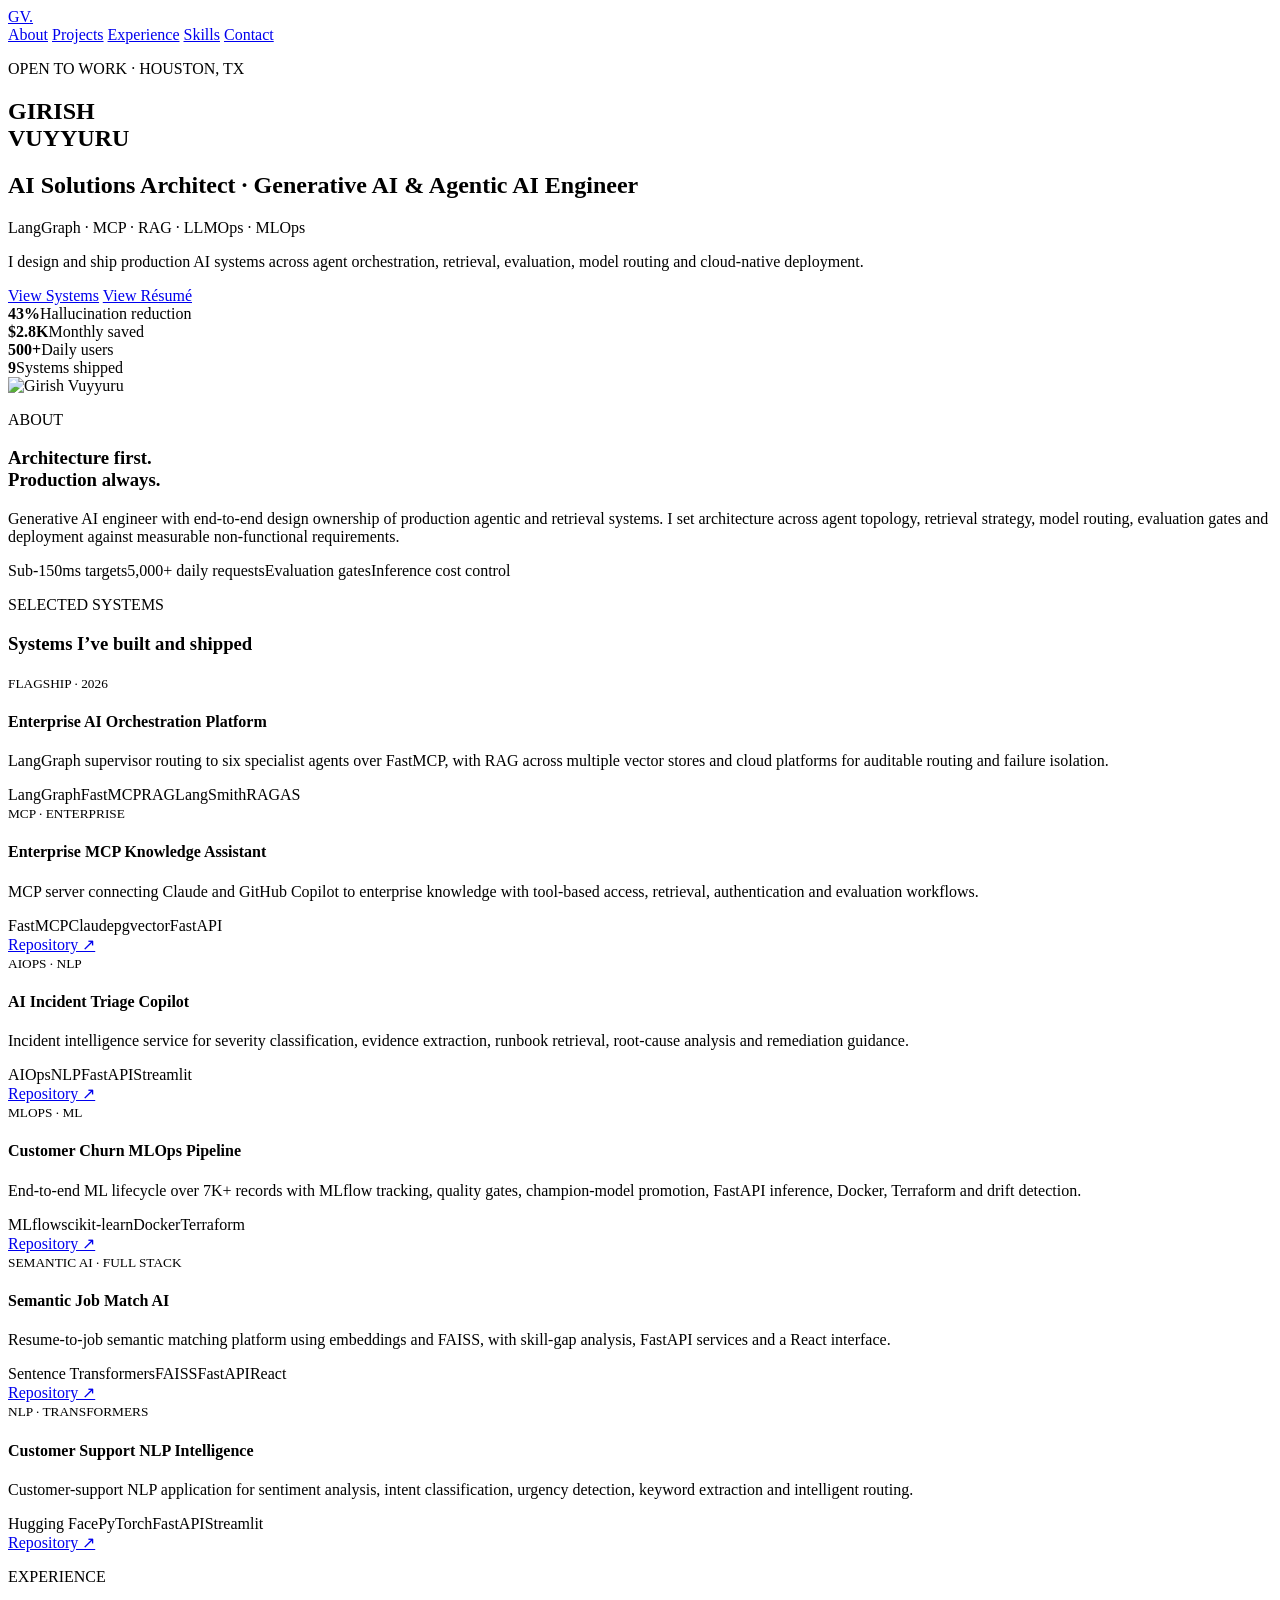
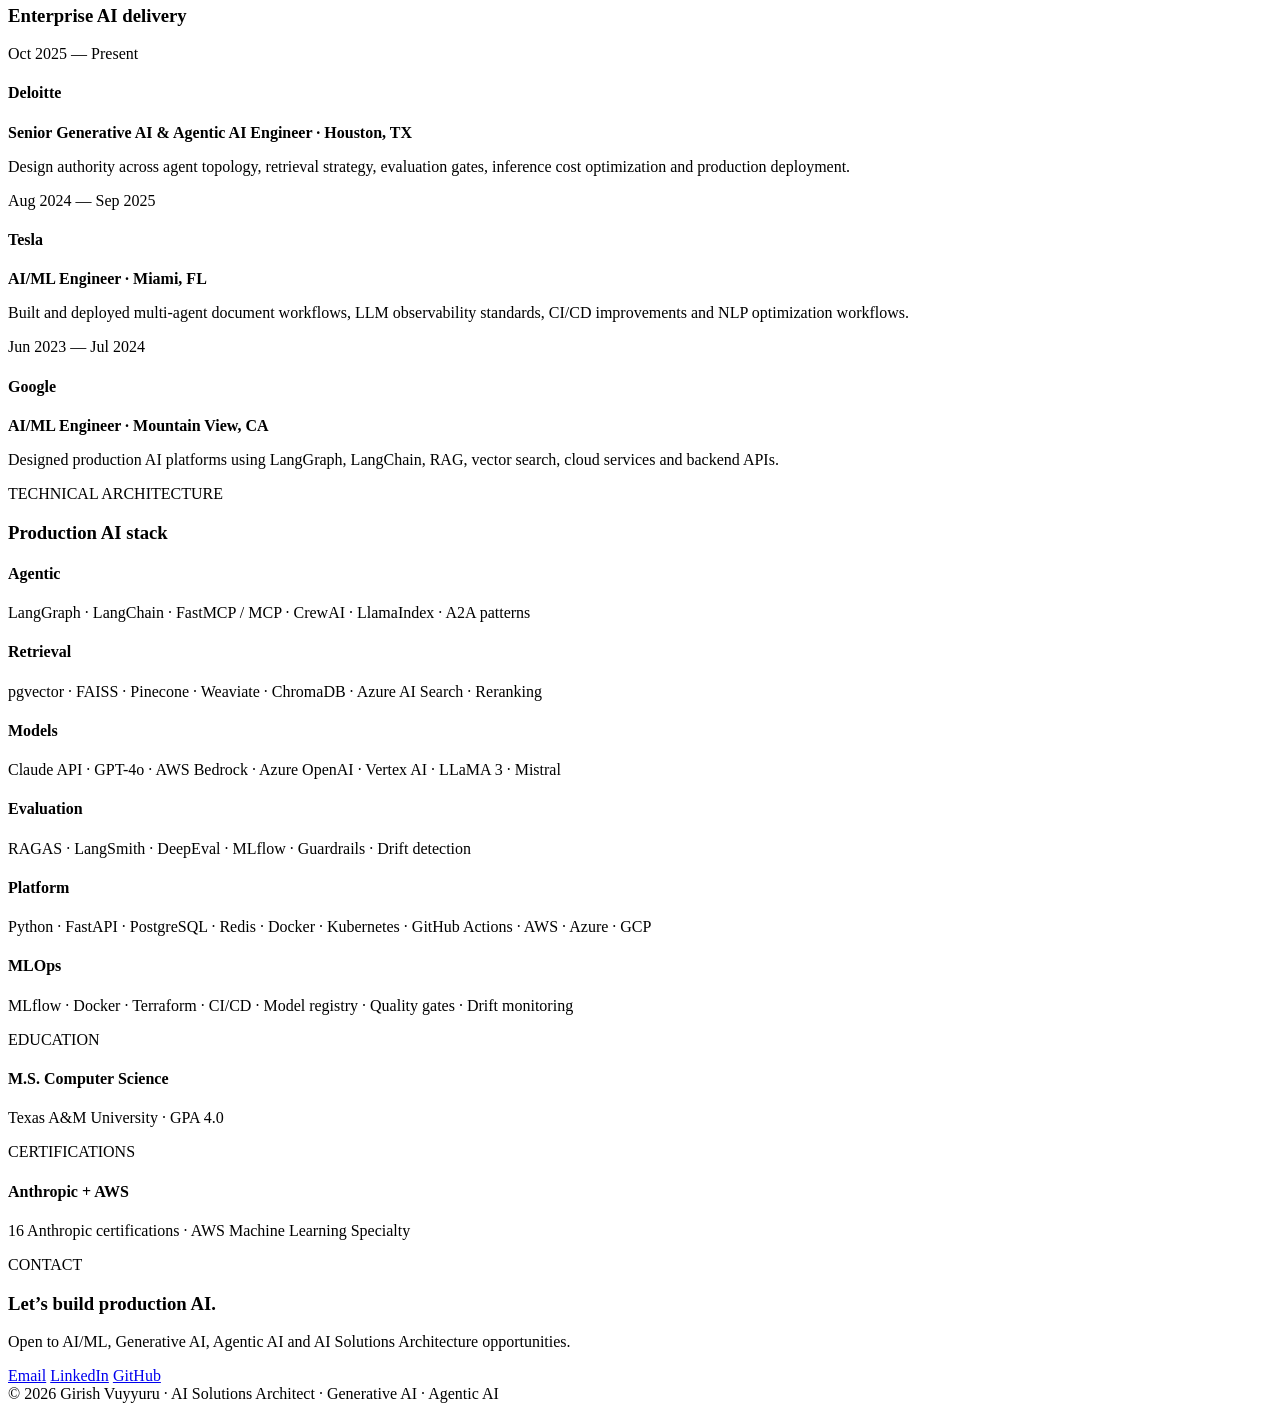
==== index.html @ a174554d "Rename girish-ai-portfolio/index.html to index.html" ====
<!doctype html>
<html lang="en">
<head>
  <meta charset="utf-8">
  <meta name="viewport" content="width=device-width,initial-scale=1">
  <title>Girish Vuyyuru | AI Solutions Architect</title>
  <meta name="description" content="AI Solutions Architect and Generative AI & Agentic AI Engineer building production AI systems with LangGraph, MCP, RAG, LLMOps, MLOps, FastAPI, Docker, Kubernetes and cloud platforms.">
  <meta property="og:title" content="Girish Vuyyuru | AI Solutions Architect">
  <meta property="og:description" content="Generative AI, Agentic AI, MCP, RAG, LLMOps, MLOps and production AI systems.">
  <meta property="og:image" content="assets/og-image.png">
  <link rel="stylesheet" href="style.css">
</head>
<body>
<header class="nav">
  <div class="wrap nav-inner">
    <a class="brand" href="#home">GV<span>.</span></a>
    <nav>
      <a href="#about">About</a>
      <a href="#projects">Projects</a>
      <a href="#experience">Experience</a>
      <a href="#skills">Skills</a>
      <a class="pill" href="#contact">Contact</a>
    </nav>
  </div>
</header>

<main>
<section id="home" class="hero wrap">
  <div class="hero-copy">
    <p class="eyebrow">OPEN TO WORK · HOUSTON, TX</p>
    <h1>GIRISH<br><span>VUYYURU</span></h1>
    <h2>AI Solutions Architect · Generative AI & Agentic AI Engineer</h2>
    <p class="mono">LangGraph · MCP · RAG · LLMOps · MLOps</p>
    <p class="summary">I design and ship production AI systems across agent orchestration, retrieval, evaluation, model routing and cloud-native deployment.</p>
    <div class="actions">
      <a class="btn primary" href="#projects">View Systems</a>
      <a class="btn" href="assets/Girish-Vuyyuru-Resume.pdf" target="_blank">View Résumé</a>
    </div>
    <div class="metrics">
      <div><strong>43%</strong><span>Hallucination reduction</span></div>
      <div><strong>$2.8K</strong><span>Monthly saved</span></div>
      <div><strong>500+</strong><span>Daily users</span></div>
      <div><strong>9</strong><span>Systems shipped</span></div>
    </div>
  </div>
  <div class="hero-photo">
    <img src="assets/avatar-photo.webp" alt="Girish Vuyyuru">
  </div>
</section>

<section id="about" class="band">
  <div class="wrap two-col">
    <div>
      <p class="eyebrow">ABOUT</p>
      <h3>Architecture first.<br>Production always.</h3>
    </div>
    <div>
      <p>Generative AI engineer with end-to-end design ownership of production agentic and retrieval systems. I set architecture across agent topology, retrieval strategy, model routing, evaluation gates and deployment against measurable non-functional requirements.</p>
      <div class="chips"><span>Sub-150ms targets</span><span>5,000+ daily requests</span><span>Evaluation gates</span><span>Inference cost control</span></div>
    </div>
  </div>
</section>

<section id="projects" class="wrap section">
  <p class="eyebrow">SELECTED SYSTEMS</p>
  <h3>Systems I’ve built and shipped</h3>
  <div class="grid">
    <article class="card featured">
      <small>FLAGSHIP · 2026</small>
      <h4>Enterprise AI Orchestration Platform</h4>
      <p>LangGraph supervisor routing to six specialist agents over FastMCP, with RAG across multiple vector stores and cloud platforms for auditable routing and failure isolation.</p>
      <div class="chips"><span>LangGraph</span><span>FastMCP</span><span>RAG</span><span>LangSmith</span><span>RAGAS</span></div>
    </article>

    <article class="card">
      <small>MCP · ENTERPRISE</small>
      <h4>Enterprise MCP Knowledge Assistant</h4>
      <p>MCP server connecting Claude and GitHub Copilot to enterprise knowledge with tool-based access, retrieval, authentication and evaluation workflows.</p>
      <div class="chips"><span>FastMCP</span><span>Claude</span><span>pgvector</span><span>FastAPI</span></div>
      <a href="https://github.com/gireeshvuyyuru501-design/mcp_employee_knowledge_assistant" target="_blank">Repository ↗</a>
    </article>

    <article class="card">
      <small>AIOPS · NLP</small>
      <h4>AI Incident Triage Copilot</h4>
      <p>Incident intelligence service for severity classification, evidence extraction, runbook retrieval, root-cause analysis and remediation guidance.</p>
      <div class="chips"><span>AIOps</span><span>NLP</span><span>FastAPI</span><span>Streamlit</span></div>
      <a href="https://github.com/gireeshvuyyuru501-design/ai-incident-triage-copilot" target="_blank">Repository ↗</a>
    </article>

    <article class="card">
      <small>MLOPS · ML</small>
      <h4>Customer Churn MLOps Pipeline</h4>
      <p>End-to-end ML lifecycle over 7K+ records with MLflow tracking, quality gates, champion-model promotion, FastAPI inference, Docker, Terraform and drift detection.</p>
      <div class="chips"><span>MLflow</span><span>scikit-learn</span><span>Docker</span><span>Terraform</span></div>
      <a href="https://github.com/gireeshvuyyuru501-design/customer-churn-mlops-pipeline" target="_blank">Repository ↗</a>
    </article>

    <article class="card">
      <small>SEMANTIC AI · FULL STACK</small>
      <h4>Semantic Job Match AI</h4>
      <p>Resume-to-job semantic matching platform using embeddings and FAISS, with skill-gap analysis, FastAPI services and a React interface.</p>
      <div class="chips"><span>Sentence Transformers</span><span>FAISS</span><span>FastAPI</span><span>React</span></div>
      <a href="https://github.com/gireeshvuyyuru501-design/semantic-job-match-ai" target="_blank">Repository ↗</a>
    </article>

    <article class="card">
      <small>NLP · TRANSFORMERS</small>
      <h4>Customer Support NLP Intelligence</h4>
      <p>Customer-support NLP application for sentiment analysis, intent classification, urgency detection, keyword extraction and intelligent routing.</p>
      <div class="chips"><span>Hugging Face</span><span>PyTorch</span><span>FastAPI</span><span>Streamlit</span></div>
      <a href="https://github.com/gireeshvuyyuru501-design/customer-support-nlp-intelligence" target="_blank">Repository ↗</a>
    </article>
  </div>
</section>

<section id="experience" class="band">
  <div class="wrap section">
    <p class="eyebrow">EXPERIENCE</p>
    <h3>Enterprise AI delivery</h3>
    <div class="timeline">
      <div class="row"><div>Oct 2025 — Present</div><div><h4>Deloitte</h4><strong>Senior Generative AI & Agentic AI Engineer · Houston, TX</strong><p>Design authority across agent topology, retrieval strategy, evaluation gates, inference cost optimization and production deployment.</p></div></div>
      <div class="row"><div>Aug 2024 — Sep 2025</div><div><h4>Tesla</h4><strong>AI/ML Engineer · Miami, FL</strong><p>Built and deployed multi-agent document workflows, LLM observability standards, CI/CD improvements and NLP optimization workflows.</p></div></div>
      <div class="row"><div>Jun 2023 — Jul 2024</div><div><h4>Google</h4><strong>AI/ML Engineer · Mountain View, CA</strong><p>Designed production AI platforms using LangGraph, LangChain, RAG, vector search, cloud services and backend APIs.</p></div></div>
    </div>
  </div>
</section>

<section id="skills" class="wrap section">
  <p class="eyebrow">TECHNICAL ARCHITECTURE</p>
  <h3>Production AI stack</h3>
  <div class="skill-grid">
    <div class="skill"><h4>Agentic</h4><p>LangGraph · LangChain · FastMCP / MCP · CrewAI · LlamaIndex · A2A patterns</p></div>
    <div class="skill"><h4>Retrieval</h4><p>pgvector · FAISS · Pinecone · Weaviate · ChromaDB · Azure AI Search · Reranking</p></div>
    <div class="skill"><h4>Models</h4><p>Claude API · GPT-4o · AWS Bedrock · Azure OpenAI · Vertex AI · LLaMA 3 · Mistral</p></div>
    <div class="skill"><h4>Evaluation</h4><p>RAGAS · LangSmith · DeepEval · MLflow · Guardrails · Drift detection</p></div>
    <div class="skill"><h4>Platform</h4><p>Python · FastAPI · PostgreSQL · Redis · Docker · Kubernetes · GitHub Actions · AWS · Azure · GCP</p></div>
    <div class="skill"><h4>MLOps</h4><p>MLflow · Docker · Terraform · CI/CD · Model registry · Quality gates · Drift monitoring</p></div>
  </div>
</section>

<section class="band">
  <div class="wrap education">
    <div><p class="eyebrow">EDUCATION</p><h4>M.S. Computer Science</h4><p>Texas A&M University · GPA 4.0</p></div>
    <div><p class="eyebrow">CERTIFICATIONS</p><h4>Anthropic + AWS</h4><p>16 Anthropic certifications · AWS Machine Learning Specialty</p></div>
  </div>
</section>

<section id="contact" class="wrap section">
  <div class="contact">
    <div><p class="eyebrow">CONTACT</p><h3>Let’s build production AI.</h3><p>Open to AI/ML, Generative AI, Agentic AI and AI Solutions Architecture opportunities.</p></div>
    <div class="actions">
      <a class="btn primary" href="mailto:girishsap45@gmail.com">Email</a>
      <a class="btn" href="https://www.linkedin.com/in/girish-genai-engineer" target="_blank">LinkedIn</a>
      <a class="btn" href="https://github.com/gireeshvuyyuru501-design" target="_blank">GitHub</a>
    </div>
  </div>
</section>
</main>

<footer class="wrap footer">© 2026 Girish Vuyyuru · AI Solutions Architect · Generative AI · Agentic AI</footer>
<script src="script.js"></script>
</body>
</html>
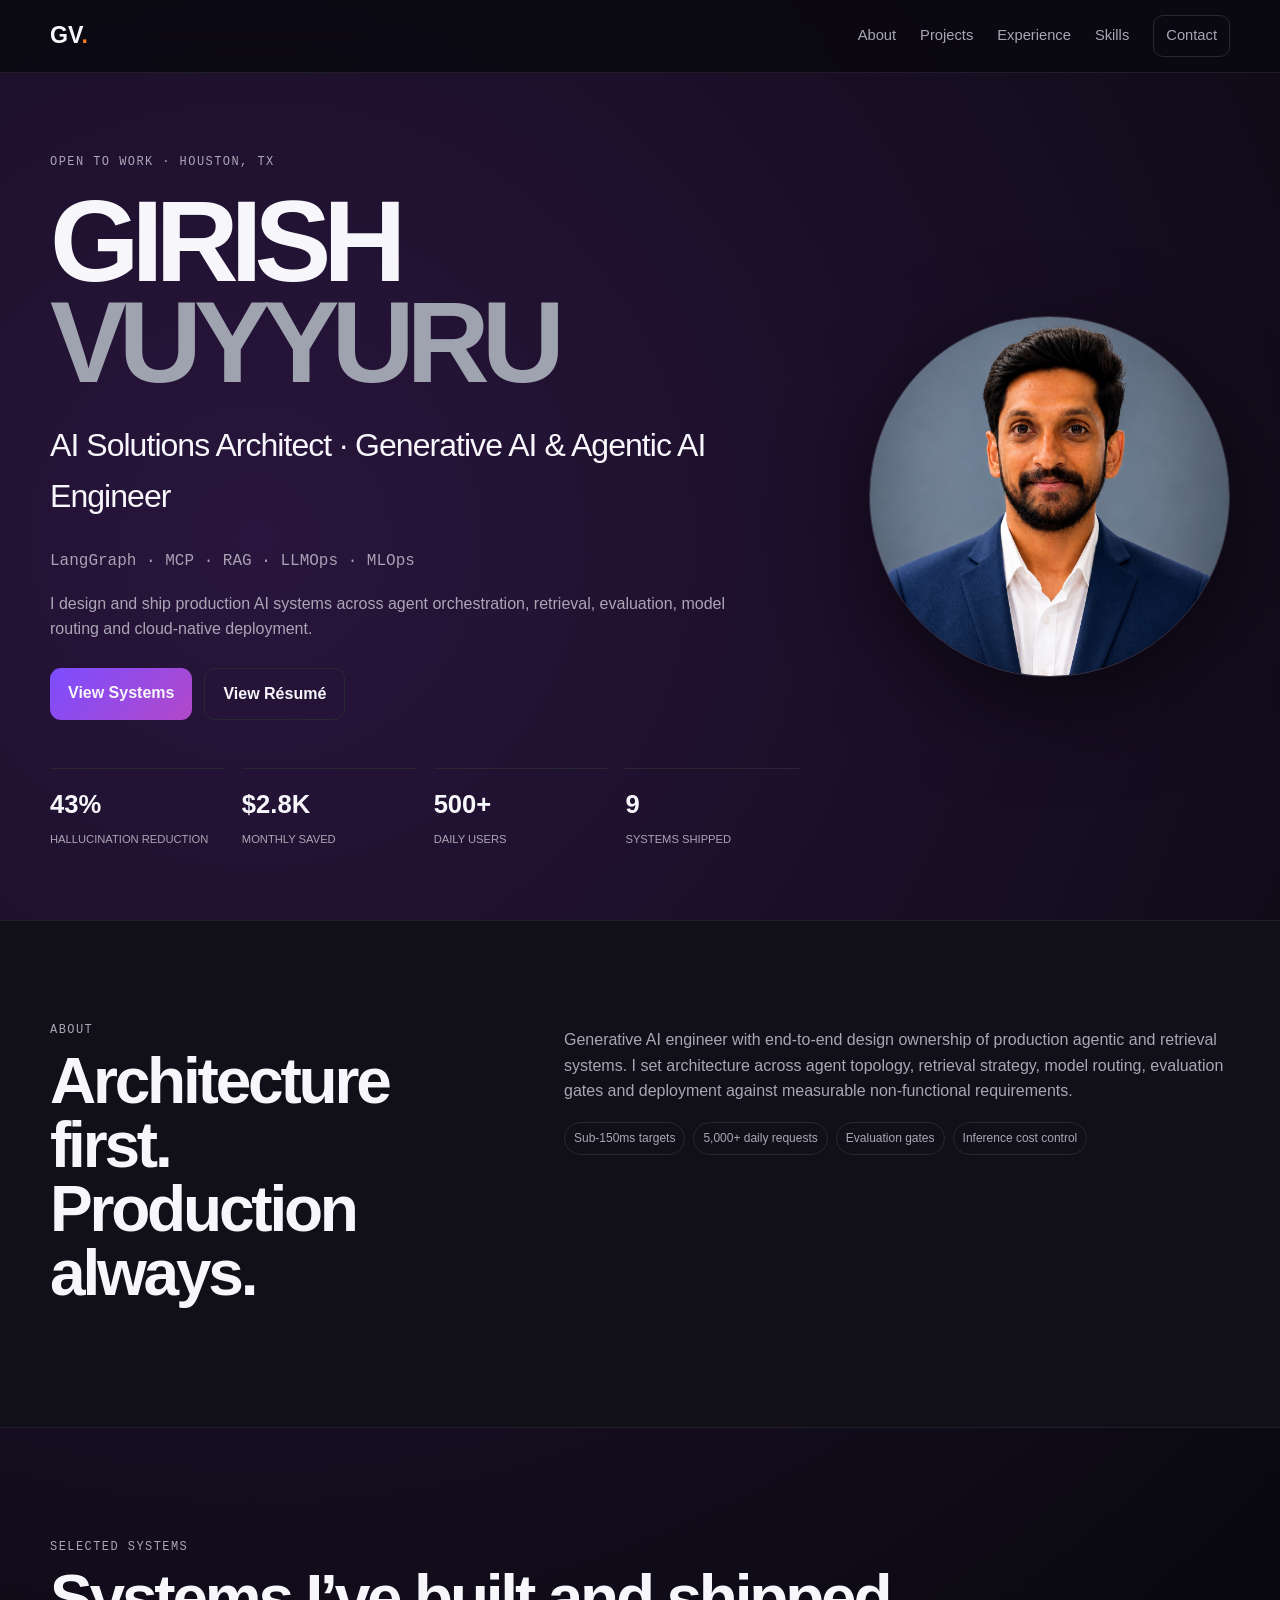
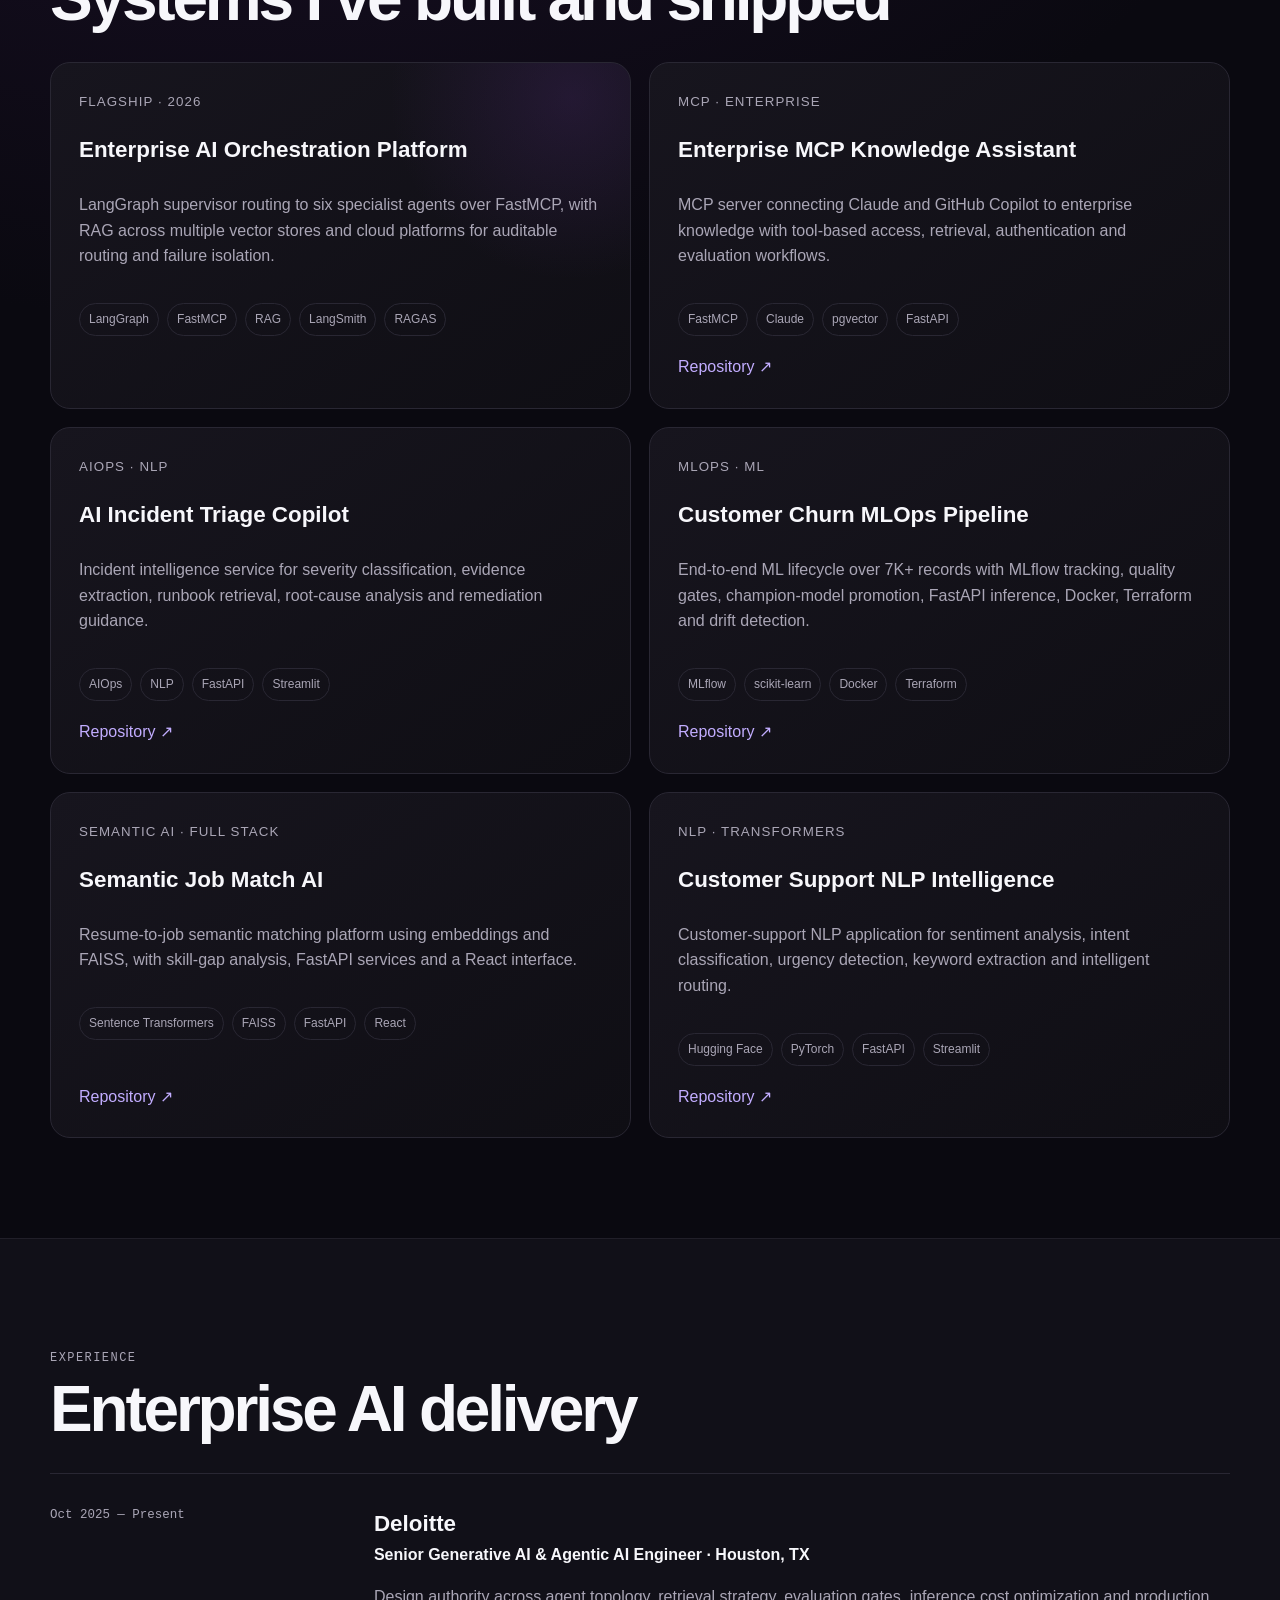
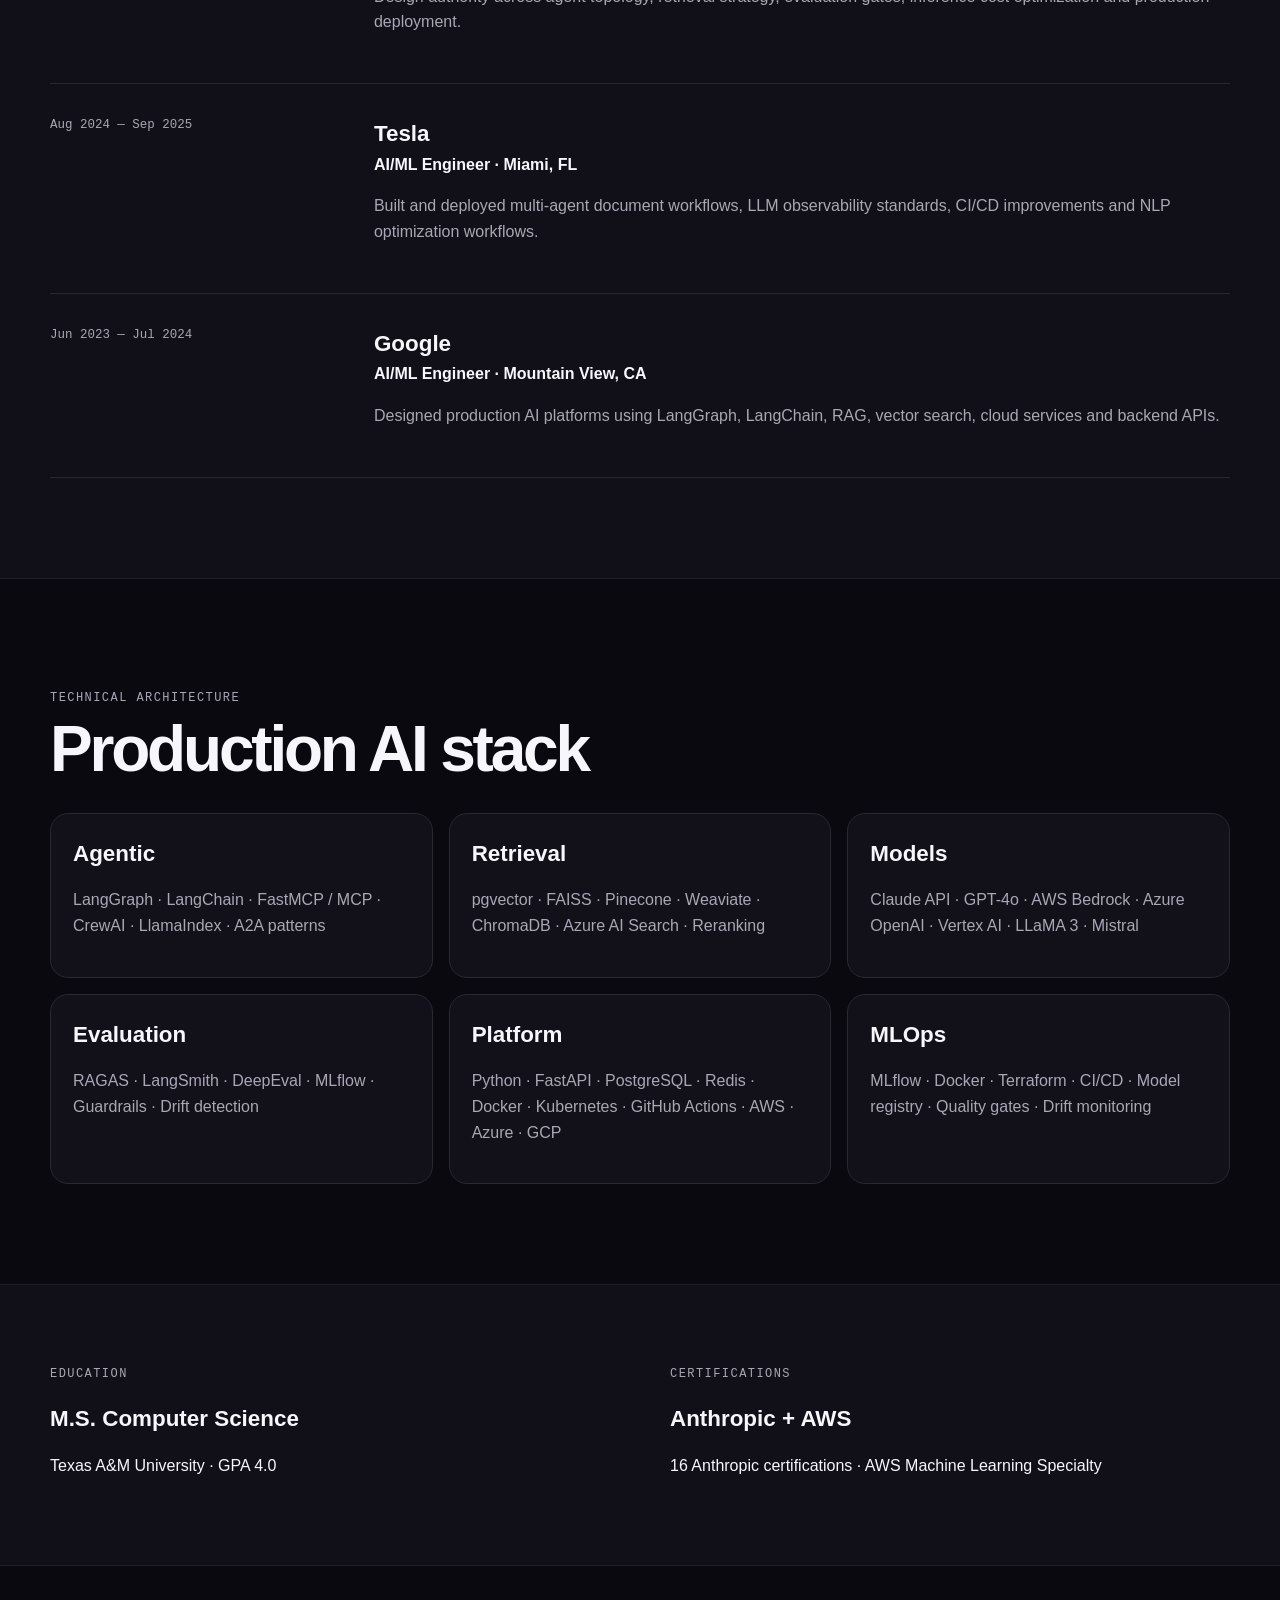
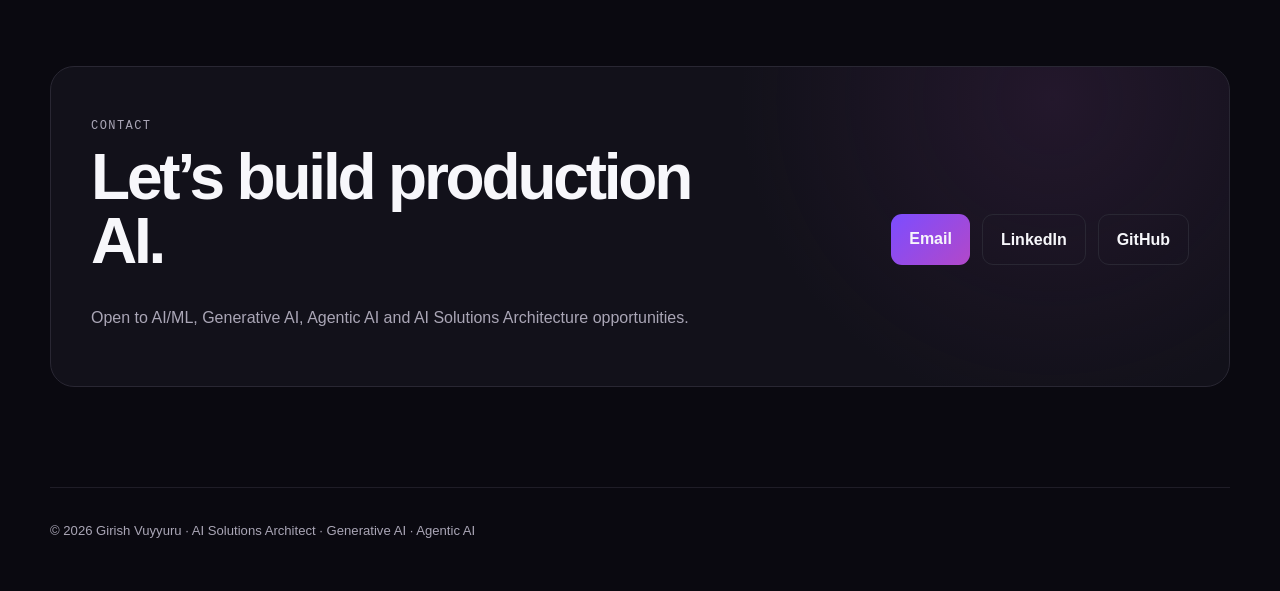
==== commit c68e5a87: "Update portfolio professional headshot" ====
--- a/index.html
+++ b/index.html
@@ -44,7 +44,7 @@
     </div>
   </div>
   <div class="hero-photo">
-    <img src="assets/avatar-photo.webp" alt="Girish Vuyyuru">
+    <img src="assets/avatar-photo.png" alt="Girish Vuyyuru">
   </div>
 </section>
 
@@ -162,3 +162,5 @@
 <script src="script.js"></script>
 </body>
 </html>
+
+
--- a/style.css
+++ b/style.css
@@ -0,0 +1,10 @@
+
+:root{--bg:#0a0910;--panel:#12111a;--text:#f7f7fb;--muted:#aaa6b6;--line:#292733;--purple:#8b5cf6;--orange:#ff7a1a;--max:1180px}
+*{box-sizing:border-box}html{scroll-behavior:smooth}body{margin:0;background:radial-gradient(circle at 20% 10%,#29153d 0,transparent 28%),var(--bg);color:var(--text);font-family:Inter,Arial,sans-serif;line-height:1.6}
+a{color:inherit;text-decoration:none}.wrap{width:min(calc(100% - 40px),var(--max));margin:auto}.nav{position:sticky;top:0;z-index:20;background:#0a0910dd;backdrop-filter:blur(14px);border-bottom:1px solid #1f1d27}.nav-inner{height:72px;display:flex;align-items:center;justify-content:space-between}.brand{font-weight:800;font-size:1.45rem}.brand span{color:var(--orange)}.nav nav{display:flex;gap:24px;align-items:center}.nav nav a{color:var(--muted);font-size:.92rem}.pill{border:1px solid var(--line);padding:8px 12px;border-radius:10px}
+.hero{min-height:calc(100vh - 72px);display:grid;grid-template-columns:1.35fr .65fr;gap:70px;align-items:center;padding:70px 0}.eyebrow{font:500 .75rem ui-monospace,SFMono-Regular,monospace;letter-spacing:.12em;color:var(--muted)}h1{font-size:clamp(4rem,9vw,7.5rem);line-height:.88;letter-spacing:-.07em;margin:22px 0}h1 span{color:#9fa3af}.hero h2{font-size:clamp(1.3rem,2.5vw,2rem);font-weight:500;letter-spacing:-.03em}.mono{font-family:ui-monospace,SFMono-Regular,monospace;color:#aaa1b4}.summary{max-width:720px;color:var(--muted)}.actions{display:flex;gap:12px;flex-wrap:wrap;margin-top:26px}.btn{border:1px solid var(--line);padding:12px 18px;border-radius:11px;font-weight:650}.primary{background:linear-gradient(135deg,#7c4dff,#b248c9);border:none}.metrics{display:grid;grid-template-columns:repeat(4,1fr);gap:18px;margin-top:48px}.metrics div{border-top:1px solid var(--line);padding-top:15px}.metrics strong{font-size:1.6rem;display:block}.metrics span{font-size:.7rem;color:var(--muted);text-transform:uppercase}.hero-photo{display:flex;justify-content:center}.hero-photo img{width:min(100%,410px);aspect-ratio:1/1;object-fit:cover;border-radius:50%;border:1px solid #3a3546;box-shadow:0 28px 90px #0008}
+.band{background:#111018;border-top:1px solid #211f29;border-bottom:1px solid #211f29}.section{padding:100px 0}.two-col{display:grid;grid-template-columns:.8fr 1.2fr;gap:70px;padding:90px 0}.two-col h3,.section h3,.contact h3{font-size:clamp(2.2rem,5vw,4rem);line-height:1;letter-spacing:-.05em;margin:8px 0 32px}.two-col p,.card p,.row p,.skill p,.contact p{color:var(--muted)}
+.grid{display:grid;grid-template-columns:repeat(2,1fr);gap:18px}.card{padding:28px;border:1px solid var(--line);border-radius:20px;background:linear-gradient(145deg,#17151e,#0f0e14);min-height:300px;display:flex;flex-direction:column}.featured{background:radial-gradient(circle at 90% 10%,#562e8040,transparent 30%),linear-gradient(145deg,#17151e,#0f0e14)}.card small{color:var(--muted);letter-spacing:.08em}.card h4,.row h4,.skill h4,.education h4{font-size:1.4rem;margin:20px 0 8px}.card a{margin-top:auto;padding-top:18px;color:#c2adff}.chips{display:flex;gap:8px;flex-wrap:wrap;margin-top:18px}.chips span{border:1px solid var(--line);color:var(--muted);padding:6px 9px;border-radius:999px;font-size:.75rem}
+.timeline{border-top:1px solid var(--line)}.row{display:grid;grid-template-columns:.32fr 1fr;gap:50px;padding:32px 0;border-bottom:1px solid var(--line)}.row>div:first-child{color:var(--muted);font-family:ui-monospace,SFMono-Regular,monospace;font-size:.78rem}.row h4{margin:0}.skill-grid{display:grid;grid-template-columns:repeat(3,1fr);gap:16px}.skill{border:1px solid var(--line);border-radius:18px;padding:22px;background:#12111a}.skill h4{margin-top:0}.education{display:grid;grid-template-columns:1fr 1fr;gap:60px;padding:70px 0}.contact{border:1px solid var(--line);border-radius:24px;padding:40px;background:radial-gradient(circle at 85% 10%,#552a6040,transparent 30%),#12111a;display:grid;grid-template-columns:1.2fr .8fr;gap:30px;align-items:center}.contact .actions{justify-content:flex-end}.footer{padding:32px 0 50px;color:var(--muted);font-size:.82rem;border-top:1px solid #1f1d27}
+@media(max-width:900px){.hero{grid-template-columns:1fr}.hero-photo{order:-1}.hero-photo img{width:min(72vw,380px)}.two-col,.education,.contact{grid-template-columns:1fr}.grid,.skill-grid{grid-template-columns:1fr}.metrics{grid-template-columns:repeat(2,1fr)}.row{grid-template-columns:1fr;gap:8px}.contact .actions{justify-content:flex-start}}
+@media(max-width:700px){.nav nav{display:none}.hero h1{font-size:4rem}.section{padding:75px 0}}
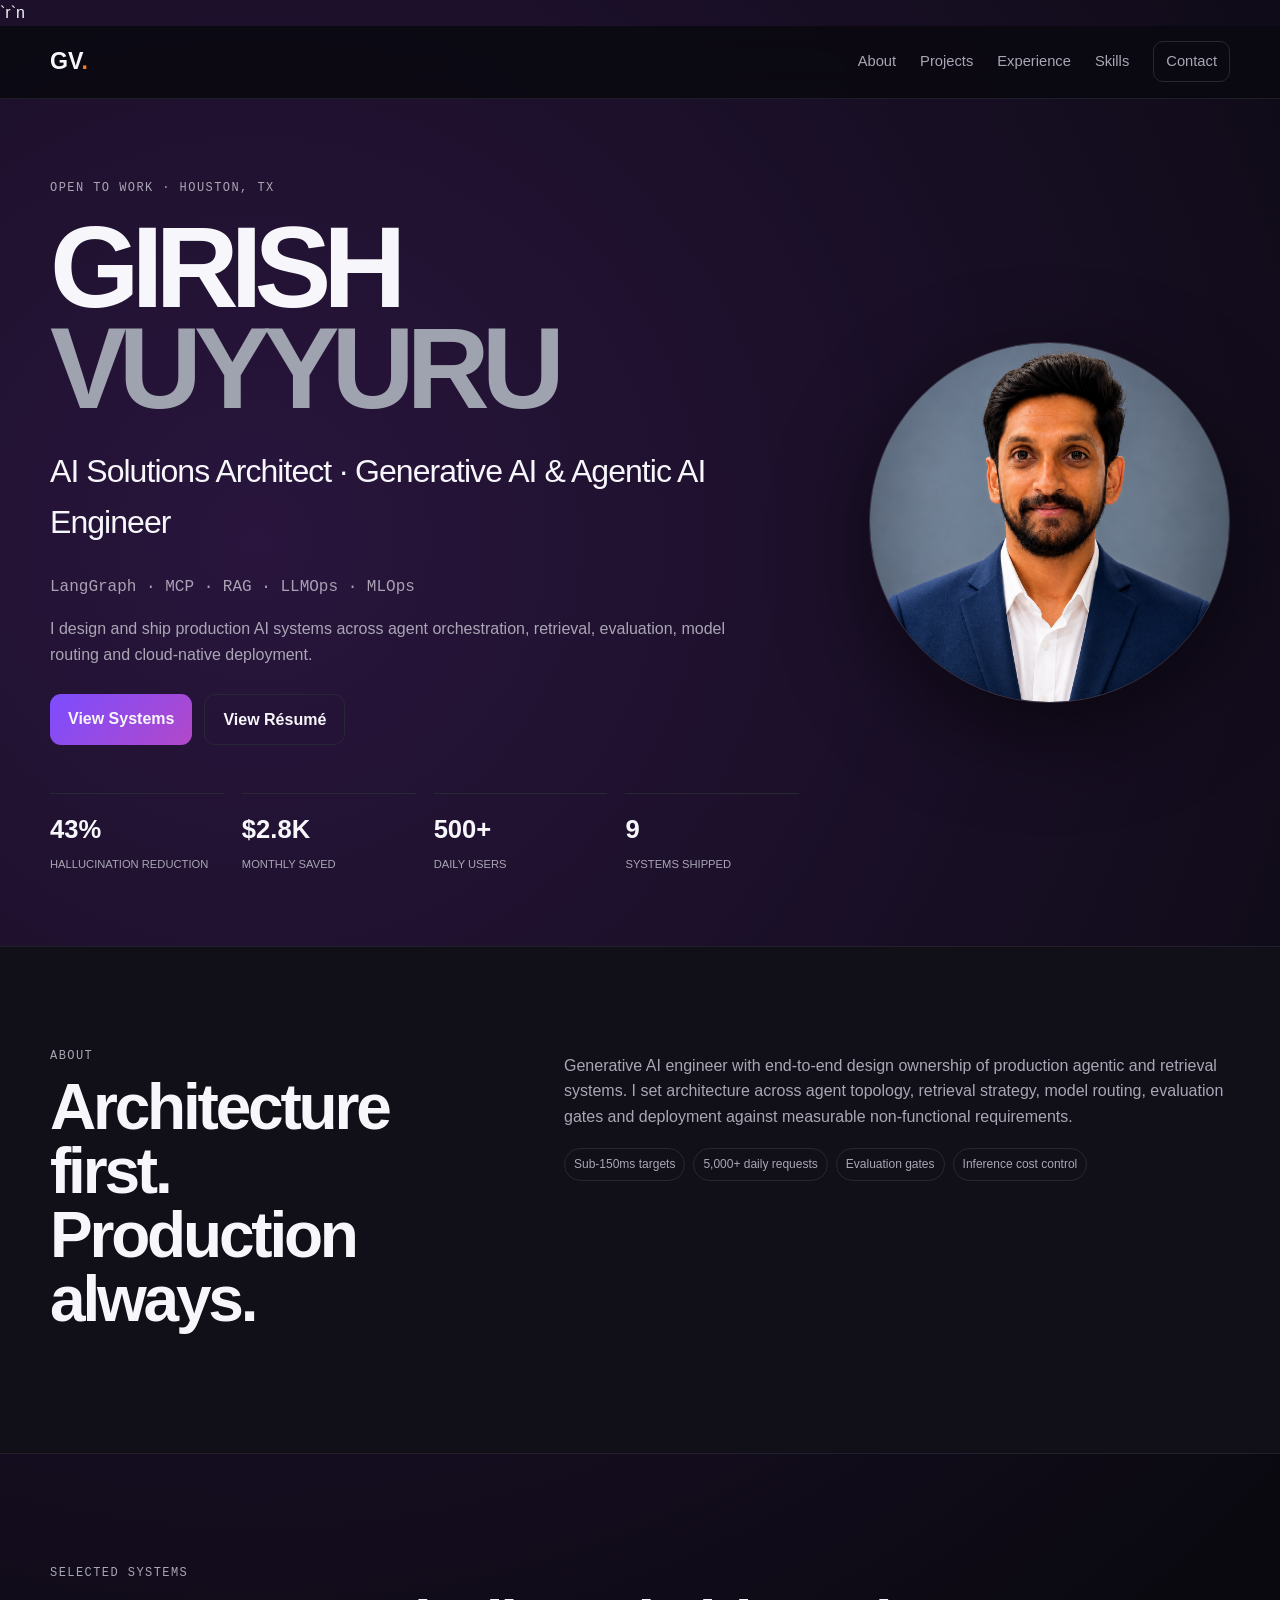
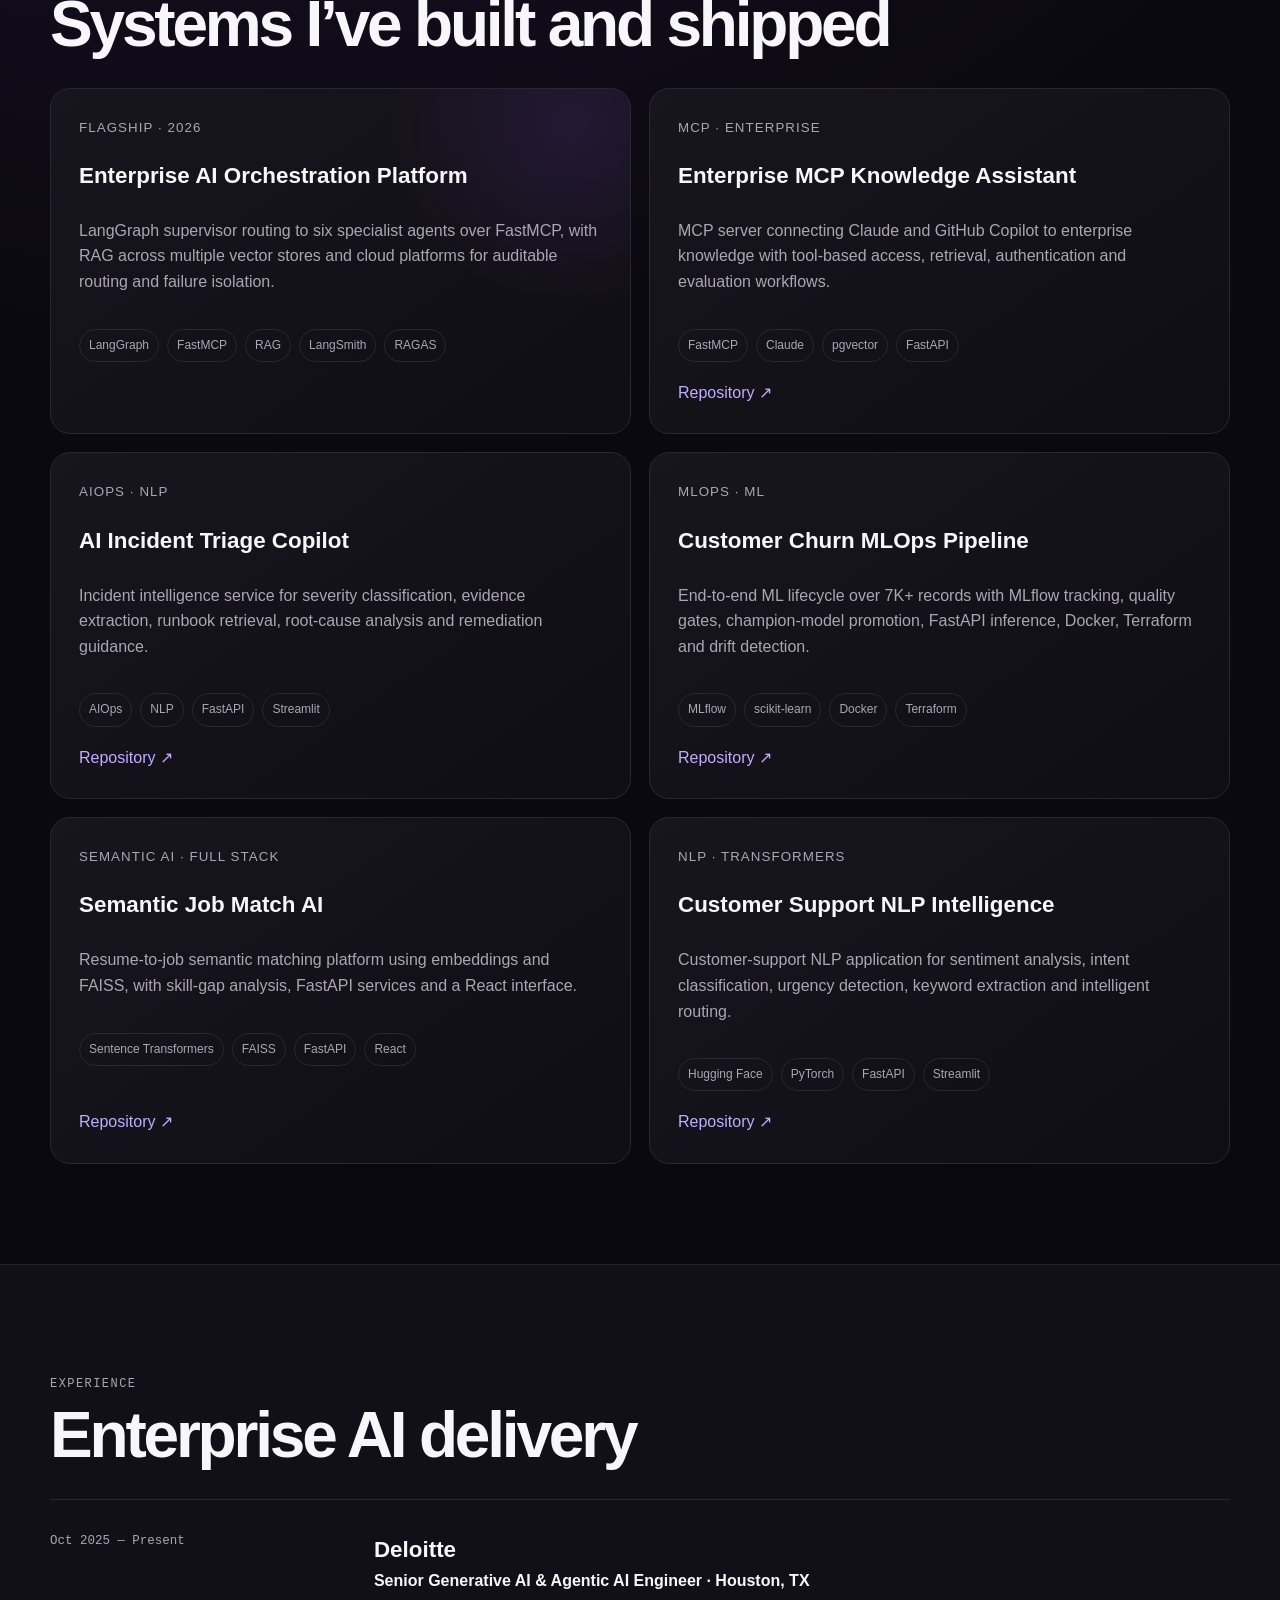
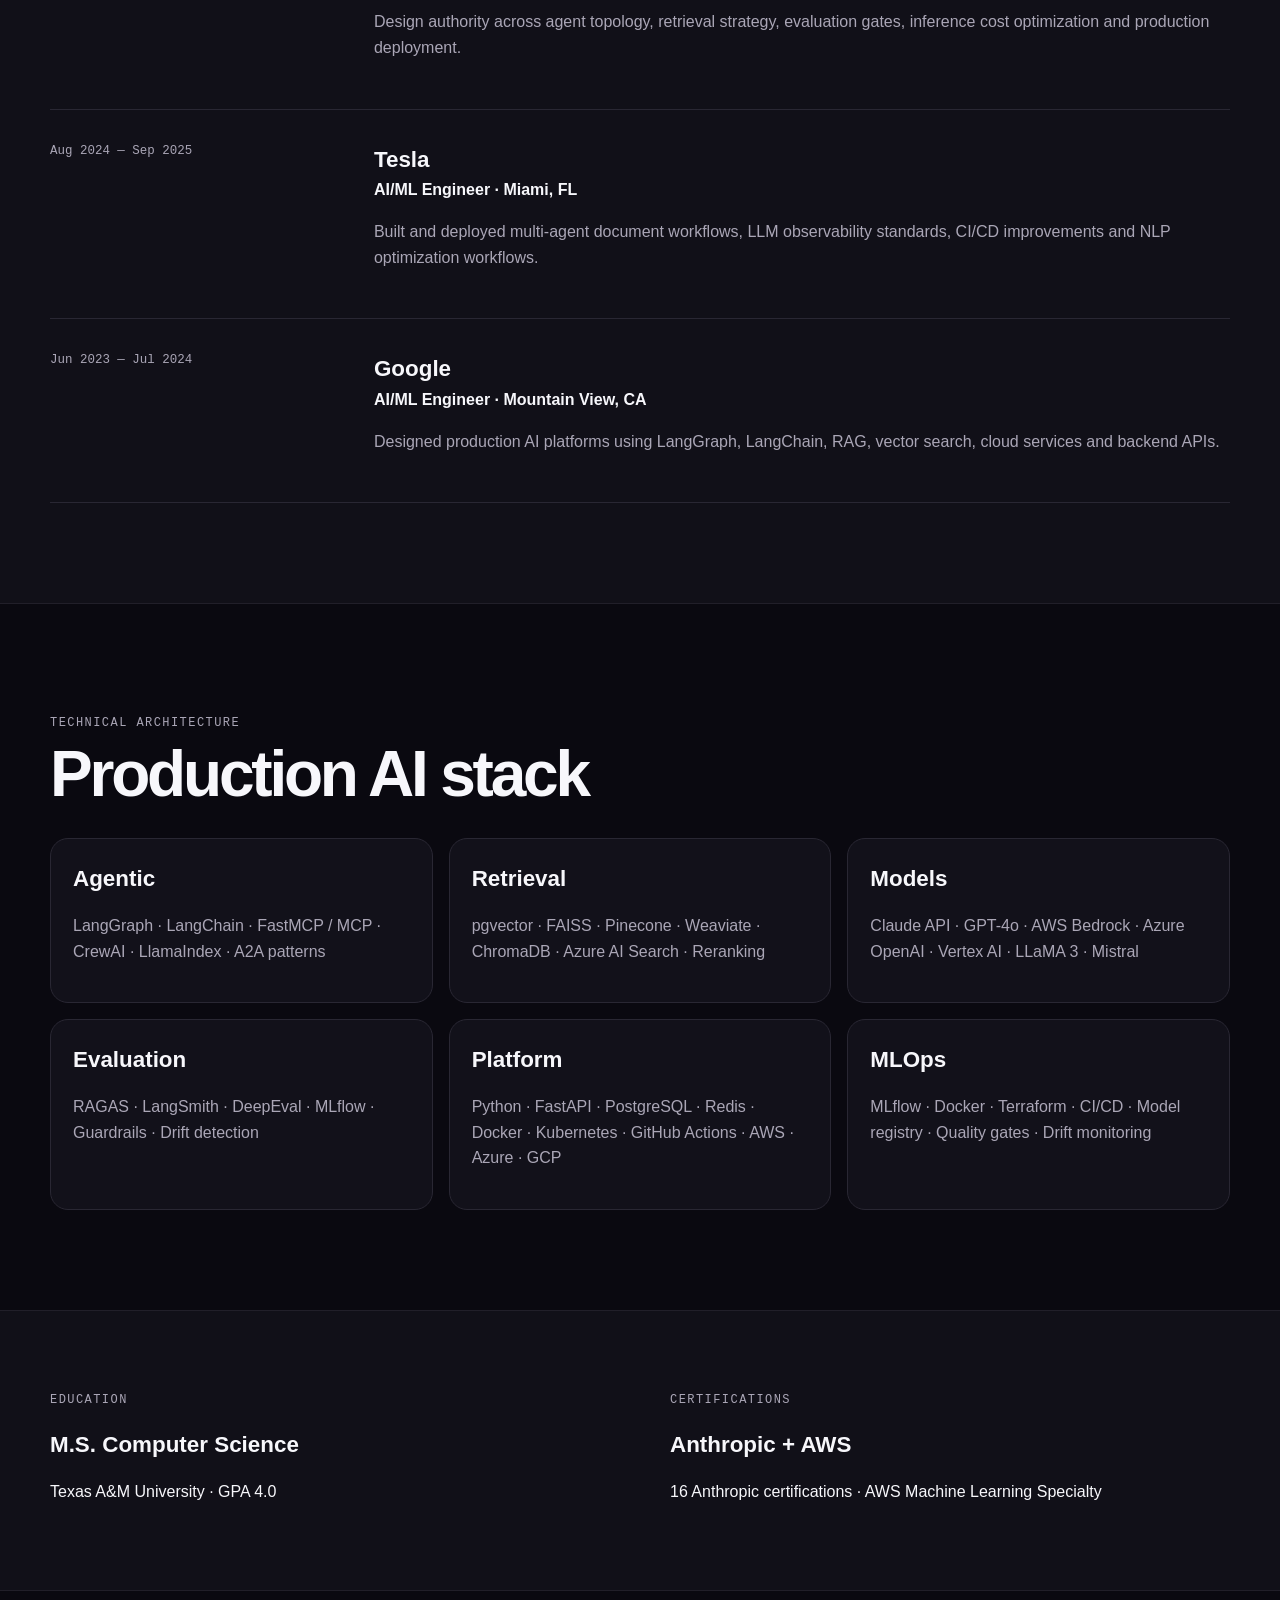
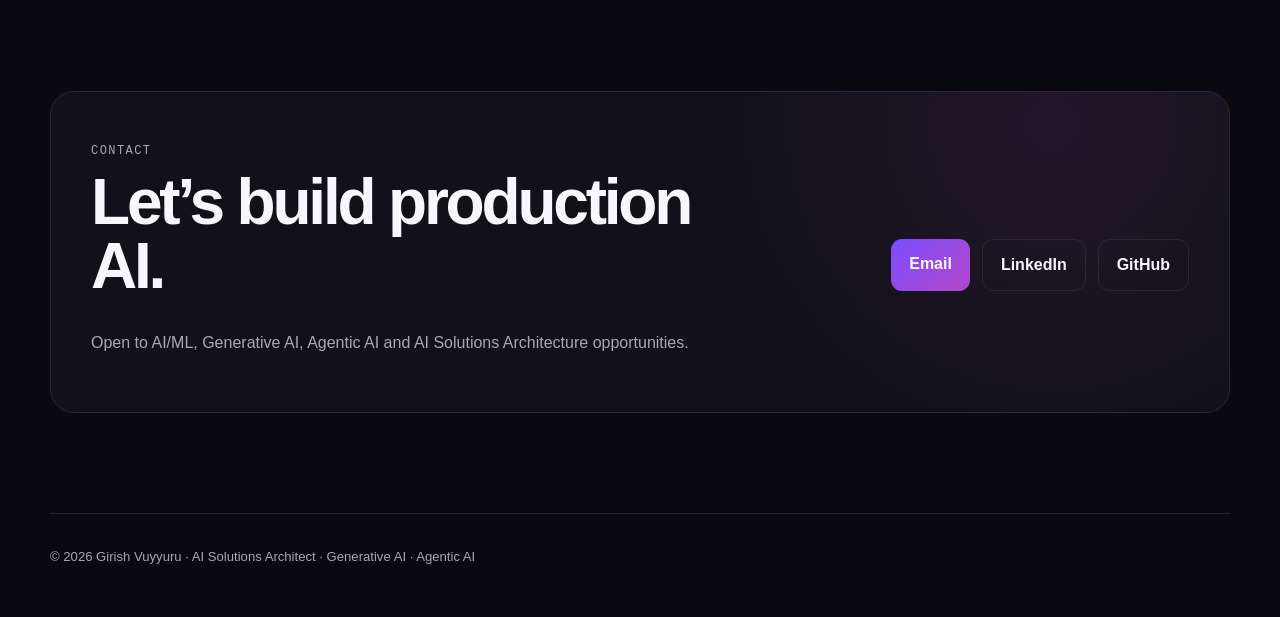
==== commit 1651d285: "Fix LinkedIn portfolio preview metadata" ====
--- a/index.html
+++ b/index.html
@@ -5,9 +5,9 @@
   <meta name="viewport" content="width=device-width,initial-scale=1">
   <title>Girish Vuyyuru | AI Solutions Architect</title>
   <meta name="description" content="AI Solutions Architect and Generative AI & Agentic AI Engineer building production AI systems with LangGraph, MCP, RAG, LLMOps, MLOps, FastAPI, Docker, Kubernetes and cloud platforms.">
-  <meta property="og:title" content="Girish Vuyyuru | AI Solutions Architect">
+  <meta property="og:url" content="https://gireeshvuyyuru501-design.github.io/Launch-AI-engineering-portfolio/">`r`n  <meta property="og:title" content="Girish Vuyyuru | AI Solutions Architect">
   <meta property="og:description" content="Generative AI, Agentic AI, MCP, RAG, LLMOps, MLOps and production AI systems.">
-  <meta property="og:image" content="assets/og-image.png">
+  <meta property="og:image" content="https://gireeshvuyyuru501-design.github.io/Launch-AI-engineering-portfolio/assets/og-image.png">
   <link rel="stylesheet" href="style.css">
 </head>
 <body>
@@ -164,3 +164,4 @@
 </html>
 
 
+
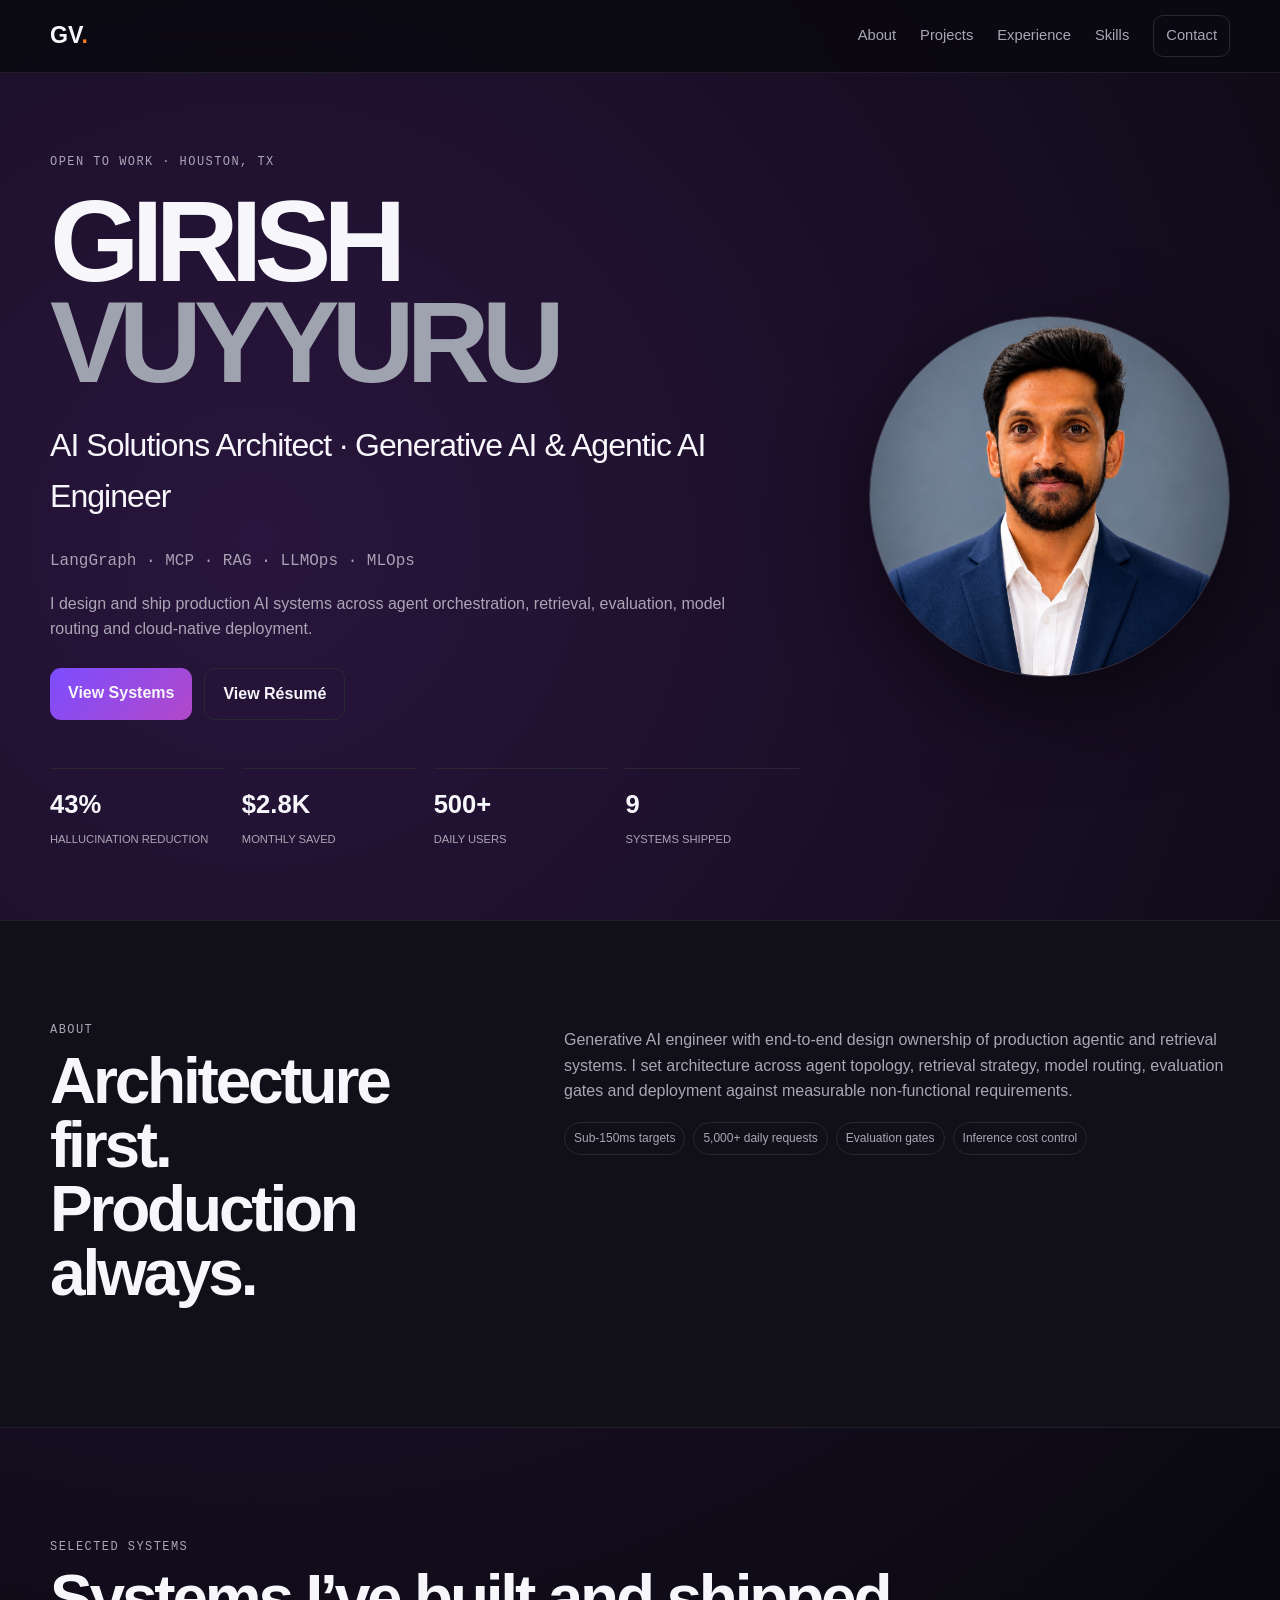
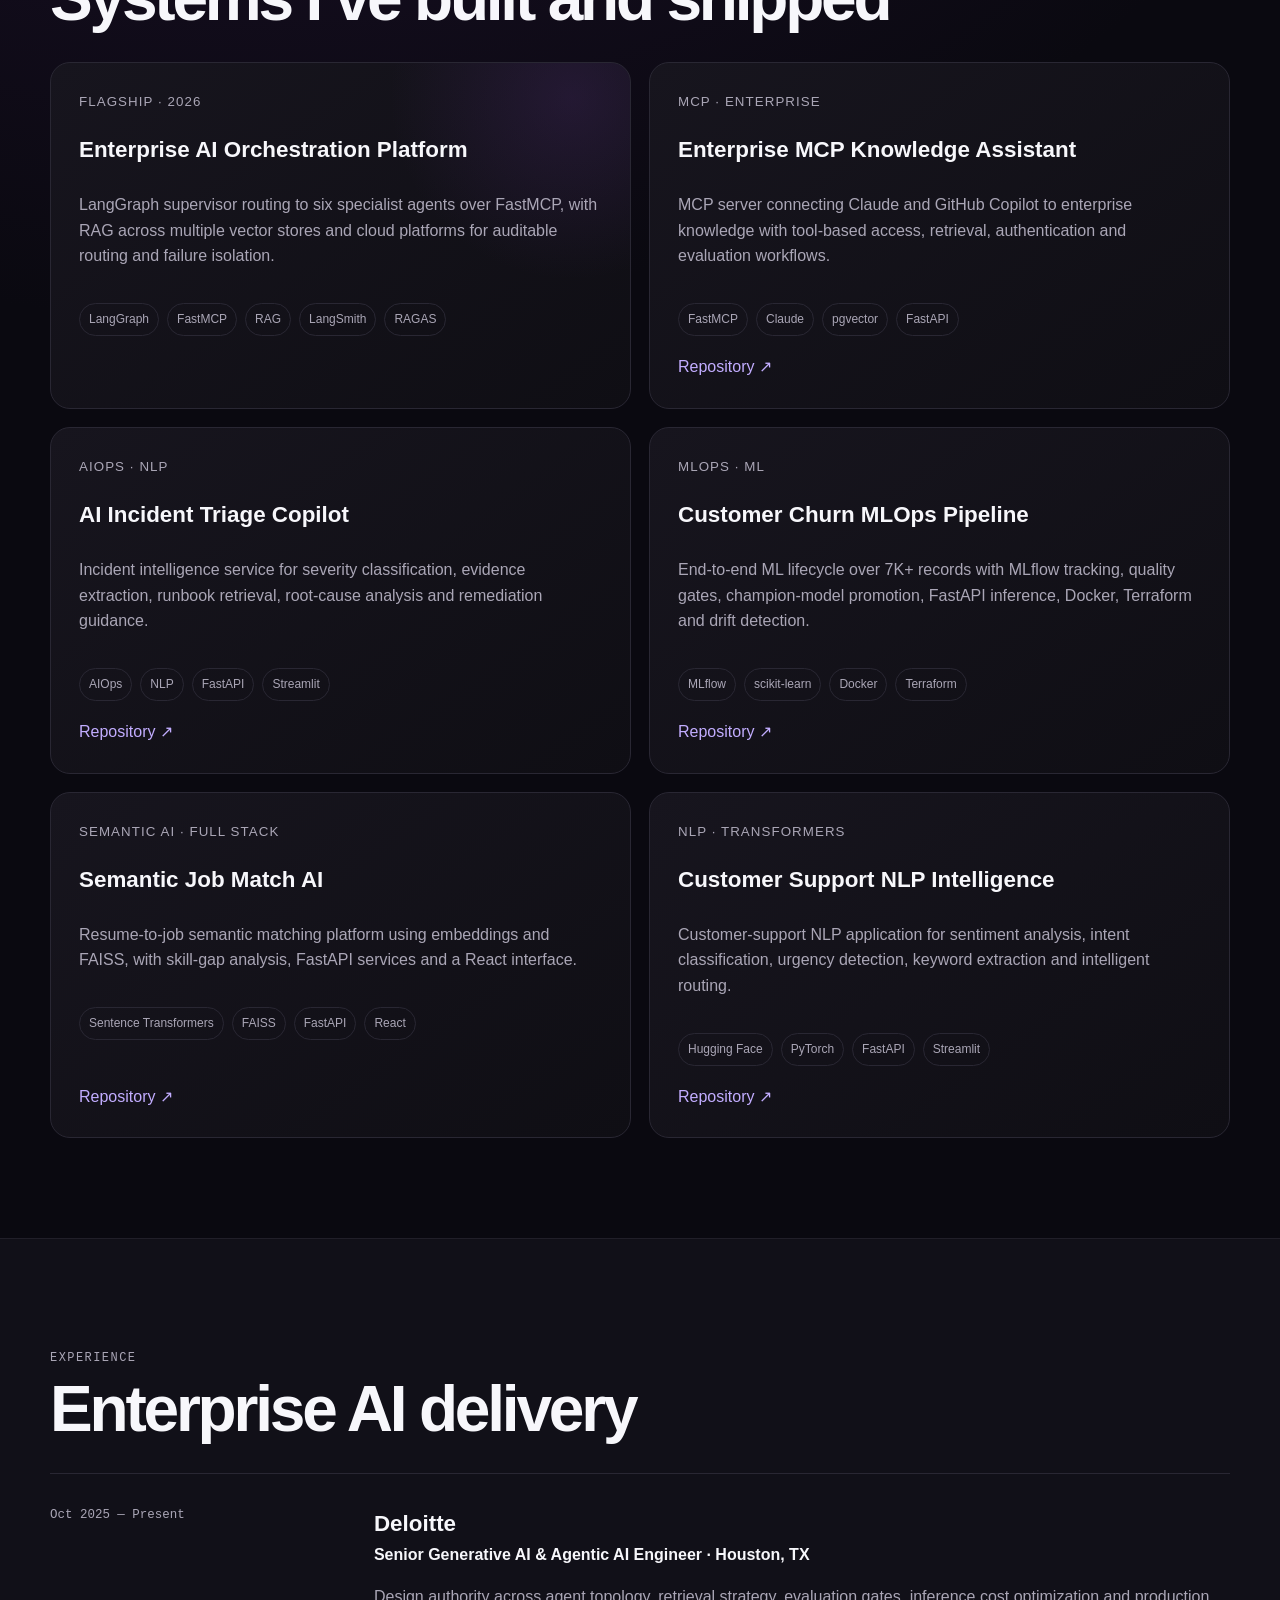
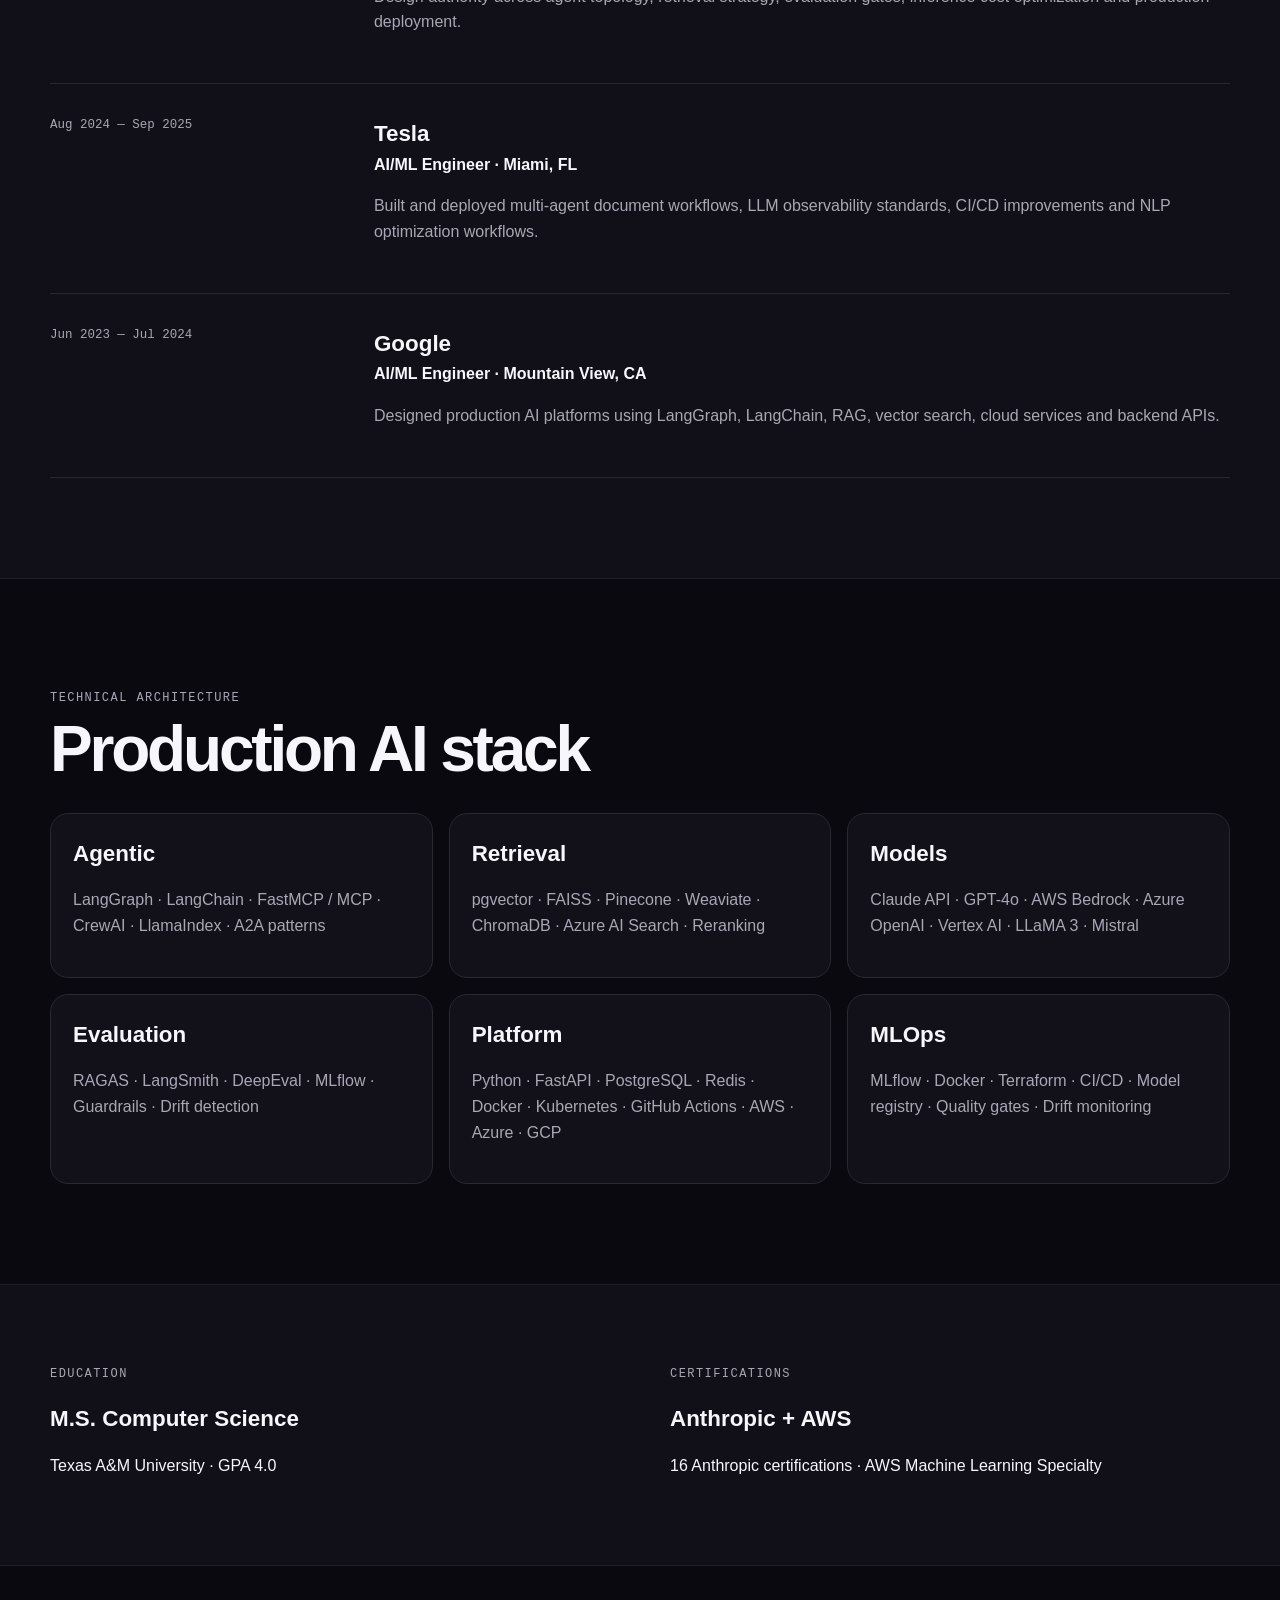
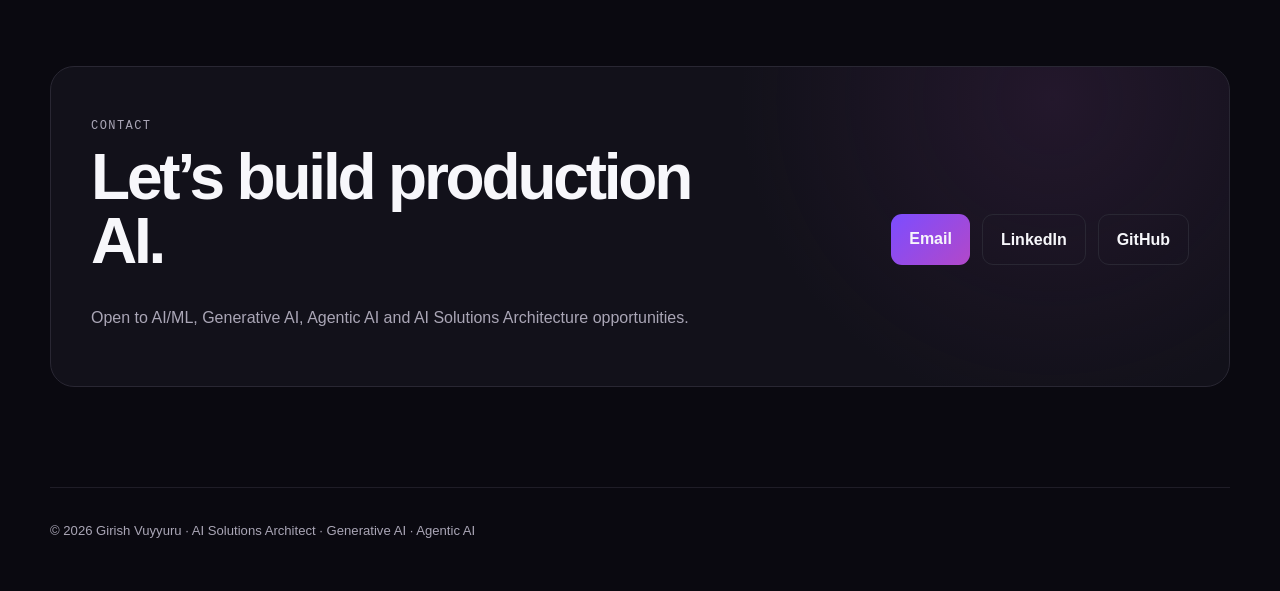
==== commit 091699fa: "Fix Open Graph metadata formatting" ====
--- a/index.html
+++ b/index.html
@@ -5,7 +5,8 @@
   <meta name="viewport" content="width=device-width,initial-scale=1">
   <title>Girish Vuyyuru | AI Solutions Architect</title>
   <meta name="description" content="AI Solutions Architect and Generative AI & Agentic AI Engineer building production AI systems with LangGraph, MCP, RAG, LLMOps, MLOps, FastAPI, Docker, Kubernetes and cloud platforms.">
-  <meta property="og:url" content="https://gireeshvuyyuru501-design.github.io/Launch-AI-engineering-portfolio/">`r`n  <meta property="og:title" content="Girish Vuyyuru | AI Solutions Architect">
+  <meta property="og:url" content="https://gireeshvuyyuru501-design.github.io/Launch-AI-engineering-portfolio/">
+  <meta property="og:title" content="Girish Vuyyuru | AI Solutions Architect">
   <meta property="og:description" content="Generative AI, Agentic AI, MCP, RAG, LLMOps, MLOps and production AI systems.">
   <meta property="og:image" content="https://gireeshvuyyuru501-design.github.io/Launch-AI-engineering-portfolio/assets/og-image.png">
   <link rel="stylesheet" href="style.css">
@@ -165,3 +166,5 @@
 
 
 
+
+
